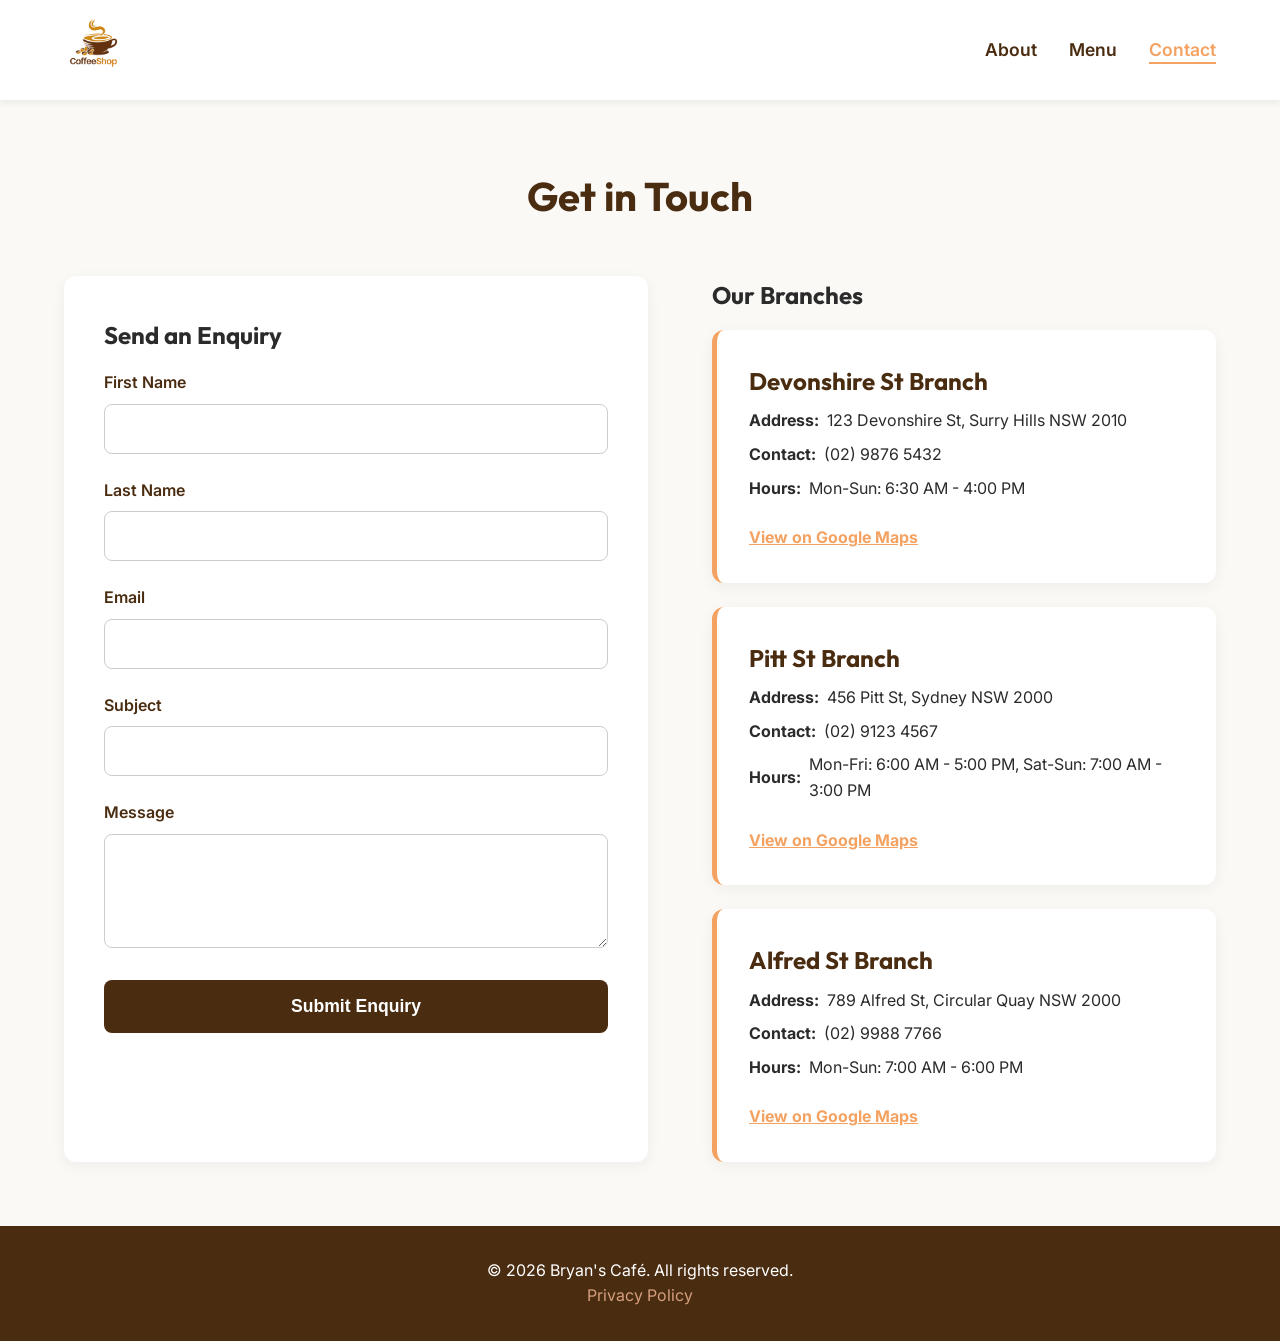
==== contact.html @ 0ee73924 "feat: implement dynamic menu and contact pages with XML-driven content rendering" ====
<!DOCTYPE html>
<html lang="en">
<head>
    <meta charset="UTF-8">
    <meta name="viewport" content="width=device-width, initial-scale=1.0">
    <title>Contact Us | Bryan's Café</title>
    <meta name="description" content="Get in touch with Bryan's Café or find one of our branch locations.">
    <link rel="stylesheet" href="css/style.css">
</head>
<body>

    <header>
        <div class="logo">
            <a href="index.html">
                <img src="Images/coffee%20Logo.jpg" alt="Bryan's Café Logo">
            </a>
        </div>
        <nav>
            <ul>
                <li><a href="index.html">About</a></li>
                <li><a href="menu.html">Menu</a></li>
                <li><a href="contact.html" class="active">Contact</a></li>
            </ul>
        </nav>
    </header>

    <main>
        <section>
            <h1 class="section-title">Get in Touch</h1>
            <div class="contact-container">
                
                <!-- Enquiry Form Section -->
                <div class="enquiry-form">
                    <h2>Send an Enquiry</h2>
                    <div id="notification" class="notification">Your message has been sent successfully!</div>
                    <form id="contactForm">
                        <div class="form-group">
                            <label for="firstName">First Name</label>
                            <input type="text" id="firstName" name="firstName" required>
                        </div>
                        <div class="form-group">
                            <label for="lastName">Last Name</label>
                            <input type="text" id="lastName" name="lastName" required>
                        </div>
                        <div class="form-group">
                            <label for="email">Email</label>
                            <input type="email" id="email" name="email" required>
                        </div>
                        <div class="form-group">
                            <label for="subject">Subject</label>
                            <input type="text" id="subject" name="subject" required>
                        </div>
                        <div class="form-group">
                            <label for="message">Message</label>
                            <textarea id="message" name="message" rows="5" required></textarea>
                        </div>
                        <button type="submit">Submit Enquiry</button>
                    </form>
                </div>

                <!-- Branches Section -->
                <div class="branch-locations">
                    <h2>Our Branches</h2>
                    <div id="branches-container">
                        <!-- Branch cards will be injected here dynamically -->
                    </div>
                </div>

            </div>
        </section>
    </main>

    <footer>
        <p>&copy; <span id="current-year"></span> Bryan's Café. All rights reserved.</p>
        <p><a href="privacy.html" target="_blank">Privacy Policy</a></p>
    </footer>

    <script src="js/main.js"></script>
    <script src="js/contact.js"></script>
</body>
</html>
---- css/style.css ----
@import url('https://fonts.googleapis.com/css2?family=Inter:wght@400;600&family=Outfit:wght@400;700&display=swap');

:root {
  --primary-color: #4a2c11; /* Deep coffee */
  --secondary-color: #d69f7e; /* Latte */
  --accent-color: #f4a261; /* Orange accent */
  --bg-color: #faf9f6; /* Off white */
  --text-color: #2b2b2b;
  --light-text: #ffffff;
  --font-main: 'Inter', system-ui, sans-serif;
  --font-heading: 'Outfit', 'Playfair Display', serif;
}

/* Base styles */
* {
  margin: 0;
  padding: 0;
  box-sizing: border-box;
}

body {
  font-family: var(--font-main);
  background-color: var(--bg-color);
  color: var(--text-color);
  line-height: 1.6;
  display: flex;
  flex-direction: column;
  min-height: 100vh;
}

h1, h2, h3, h4, h5, h6 {
  font-family: var(--font-heading);
  margin-bottom: 1rem;
}

a {
  text-decoration: none;
  color: var(--primary-color);
  transition: color 0.3s ease;
}

a:hover {
  color: var(--accent-color);
}

/* Header & Nav */
header {
  background-color: var(--light-text);
  padding: 1rem 5%;
  display: flex;
  justify-content: space-between;
  align-items: center;
  box-shadow: 0 4px 6px rgba(0, 0, 0, 0.05);
  position: sticky;
  top: 0;
  z-index: 1000;
}

.logo img {
  height: 60px;
  width: auto;
  border-radius: 5px;
  object-fit: contain;
}

nav ul {
  list-style: none;
  display: flex;
  gap: 2rem;
}

nav a {
  font-weight: 600;
  font-size: 1.1rem;
  position: relative;
}

nav a.active {
  color: var(--accent-color);
}

nav a::after {
  content: '';
  position: absolute;
  width: 0;
  height: 2px;
  bottom: -4px;
  left: 0;
  background-color: var(--accent-color);
  transition: width 0.3s ease;
}

nav a:hover::after, nav a.active::after {
  width: 100%;
}

/* Main Content Area */
main {
  flex: 1;
}

/* Sections */
section {
  padding: 4rem 5%;
}

.section-title {
  text-align: center;
  font-size: 2.5rem;
  margin-bottom: 3rem;
  color: var(--primary-color);
}

/* Hero Banner */
.hero {
  background: linear-gradient(rgba(74, 44, 17, 0.7), rgba(74, 44, 17, 0.7)), url('https://images.unsplash.com/photo-1509042239860-f550ce710b93?auto=format&fit=crop&q=80&w=2000') center/cover;
  height: 60vh;
  display: flex;
  flex-direction: column;
  justify-content: center;
  align-items: center;
  color: var(--light-text);
  text-align: center;
  padding: 0 5%;
}

.hero h1 {
  font-size: 4rem;
  margin-bottom: 1rem;
  animation: fadeInDown 1s ease-out;
}

.hero p {
  font-size: 1.5rem;
  animation: fadeInUp 1s ease-out 0.5s both;
}

/* Split Content (About/History) */
.split-content {
  display: flex;
  align-items: center;
  gap: 4rem;
  margin-bottom: 4rem;
}

.split-content.reverse {
  flex-direction: row-reverse;
}

.split-content img {
  width: 50%;
  border-radius: 12px;
  box-shadow: 0 10px 20px rgba(0,0,0,0.1);
  object-fit: cover;
  aspect-ratio: 4/3;
}

.split-text {
  width: 50%;
}

.split-text h2 {
  font-size: 2.2rem;
  color: var(--primary-color);
}

/* Menu Tables */
.menu-container {
  max-width: 1000px;
  margin: 0 auto;
}

.menu-section {
  margin-bottom: 4rem;
}

.menu-section h2 {
  color: var(--primary-color);
  border-bottom: 2px solid var(--secondary-color);
  padding-bottom: 0.5rem;
  margin-bottom: 1.5rem;
}

table {
  width: 100%;
  border-collapse: collapse;
  background: var(--light-text);
  border-radius: 12px;
  overflow: hidden;
  box-shadow: 0 4px 15px rgba(0,0,0,0.05);
}

thead {
  background-color: var(--primary-color);
  color: var(--light-text);
}

th, td {
  padding: 1.2rem;
  text-align: left;
}

tbody tr {
  border-bottom: 1px solid #eee;
  transition: background-color 0.3s ease;
}

tbody tr:hover {
  background-color: #fdfbf9;
}

tbody tr:last-child {
  border-bottom: none;
}

.price {
  font-weight: bold;
  color: var(--accent-color);
}

/* Contact Forms & Cards */
.contact-container {
  display: flex;
  gap: 4rem;
  flex-wrap: wrap;
  max-width: 1200px;
  margin: 0 auto;
}

.enquiry-form, .branch-locations {
  flex: 1;
  min-width: 300px;
}

.enquiry-form {
  background: var(--light-text);
  padding: 2.5rem;
  border-radius: 12px;
  box-shadow: 0 4px 15px rgba(0,0,0,0.05);
}

.form-group {
  margin-bottom: 1.5rem;
}

label {
  display: block;
  margin-bottom: 0.5rem;
  font-weight: 600;
  color: var(--primary-color);
}

input, textarea {
  width: 100%;
  padding: 1rem;
  border: 1px solid #ccc;
  border-radius: 8px;
  font-family: inherit;
  transition: border-color 0.3s;
}

input:focus, textarea:focus {
  outline: none;
  border-color: var(--primary-color);
  box-shadow: 0 0 0 3px rgba(214, 159, 126, 0.3);
}

button {
  background-color: var(--primary-color);
  color: var(--light-text);
  border: none;
  padding: 1rem 2rem;
  font-size: 1.1rem;
  border-radius: 8px;
  cursor: pointer;
  transition: background-color 0.3s, transform 0.1s;
  width: 100%;
  font-weight: 600;
}

button:hover {
  background-color: var(--accent-color);
}

button:active {
  transform: scale(0.98);
}

/* Branch Cards */
#branches-container {
  display: flex;
  flex-direction: column;
  gap: 1.5rem;
}

.branch-card {
  background: var(--light-text);
  padding: 2rem;
  border-radius: 12px;
  box-shadow: 0 4px 15px rgba(0,0,0,0.05);
  border-left: 5px solid var(--accent-color);
  transition: transform 0.3s ease;
}

.branch-card:hover {
  transform: translateX(5px);
}

.branch-card h3 {
  color: var(--primary-color);
  margin-bottom: 0.5rem;
  font-size: 1.5rem;
}

.branch-card p {
  margin-bottom: 0.5rem;
  display: flex;
  align-items: center;
  gap: 0.5rem;
}

.branch-card a.maps-link {
  display: inline-block;
  margin-top: 1rem;
  font-weight: bold;
  color: var(--accent-color);
  text-decoration: underline;
}

/* Notification */
.notification {
  display: none;
  background-color: #2e7d32;
  color: white;
  padding: 1rem;
  border-radius: 8px;
  margin-bottom: 1.5rem;
  text-align: center;
  animation: fadeIn 0.5s;
  font-weight: 600;
}

/* Privacy Page */
.privacy-content {
  max-width: 800px;
  margin: 0 auto;
  background: var(--light-text);
  padding: 3rem;
  border-radius: 12px;
  box-shadow: 0 4px 15px rgba(0,0,0,0.05);
}

.privacy-content p {
  margin-bottom: 1rem;
}

/* Footer */
footer {
  background-color: var(--primary-color);
  color: var(--light-text);
  text-align: center;
  padding: 2rem 5%;
  margin-top: auto;
}

footer a {
  color: var(--secondary-color);
}

footer a:hover {
  color: var(--accent-color);
}

/* Animations */
@keyframes fadeInDown {
  from { opacity: 0; transform: translateY(-20px); }
  to { opacity: 1; transform: translateY(0); }
}

@keyframes fadeInUp {
  from { opacity: 0; transform: translateY(20px); }
  to { opacity: 1; transform: translateY(0); }
}

@keyframes fadeIn {
  from { opacity: 0; }
  to { opacity: 1; }
}

/* Responsive */
@media (max-width: 768px) {
  header {
    flex-direction: column;
    gap: 1rem;
  }

  nav ul {
    gap: 1rem;
  }
  
  .split-content, .split-content.reverse {
    flex-direction: column;
  }
  
  .split-content img, .split-text {
    width: 100%;
  }
  
  .contact-container {
    flex-direction: column;
  }
  
  /* Responsive Tables */
  table, thead, tbody, th, td, tr {
    display: block;
  }
  
  thead tr {
    position: absolute;
    top: -9999px;
    left: -9999px;
  }
  
  tr { margin-bottom: 1rem; border: 1px solid #eee; border-radius: 8px; overflow: hidden; }
  
  td {
    border: none;
    border-bottom: 1px solid #eee;
    position: relative;
    padding-left: 50%;
  }
  
  td:before {
    position: absolute;
    top: 1.2rem;
    left: 1.2rem;
    width: 45%;
    padding-right: 10px;
    white-space: nowrap;
    font-weight: bold;
    color: var(--primary-color);
    content: attr(data-label);
  }
}
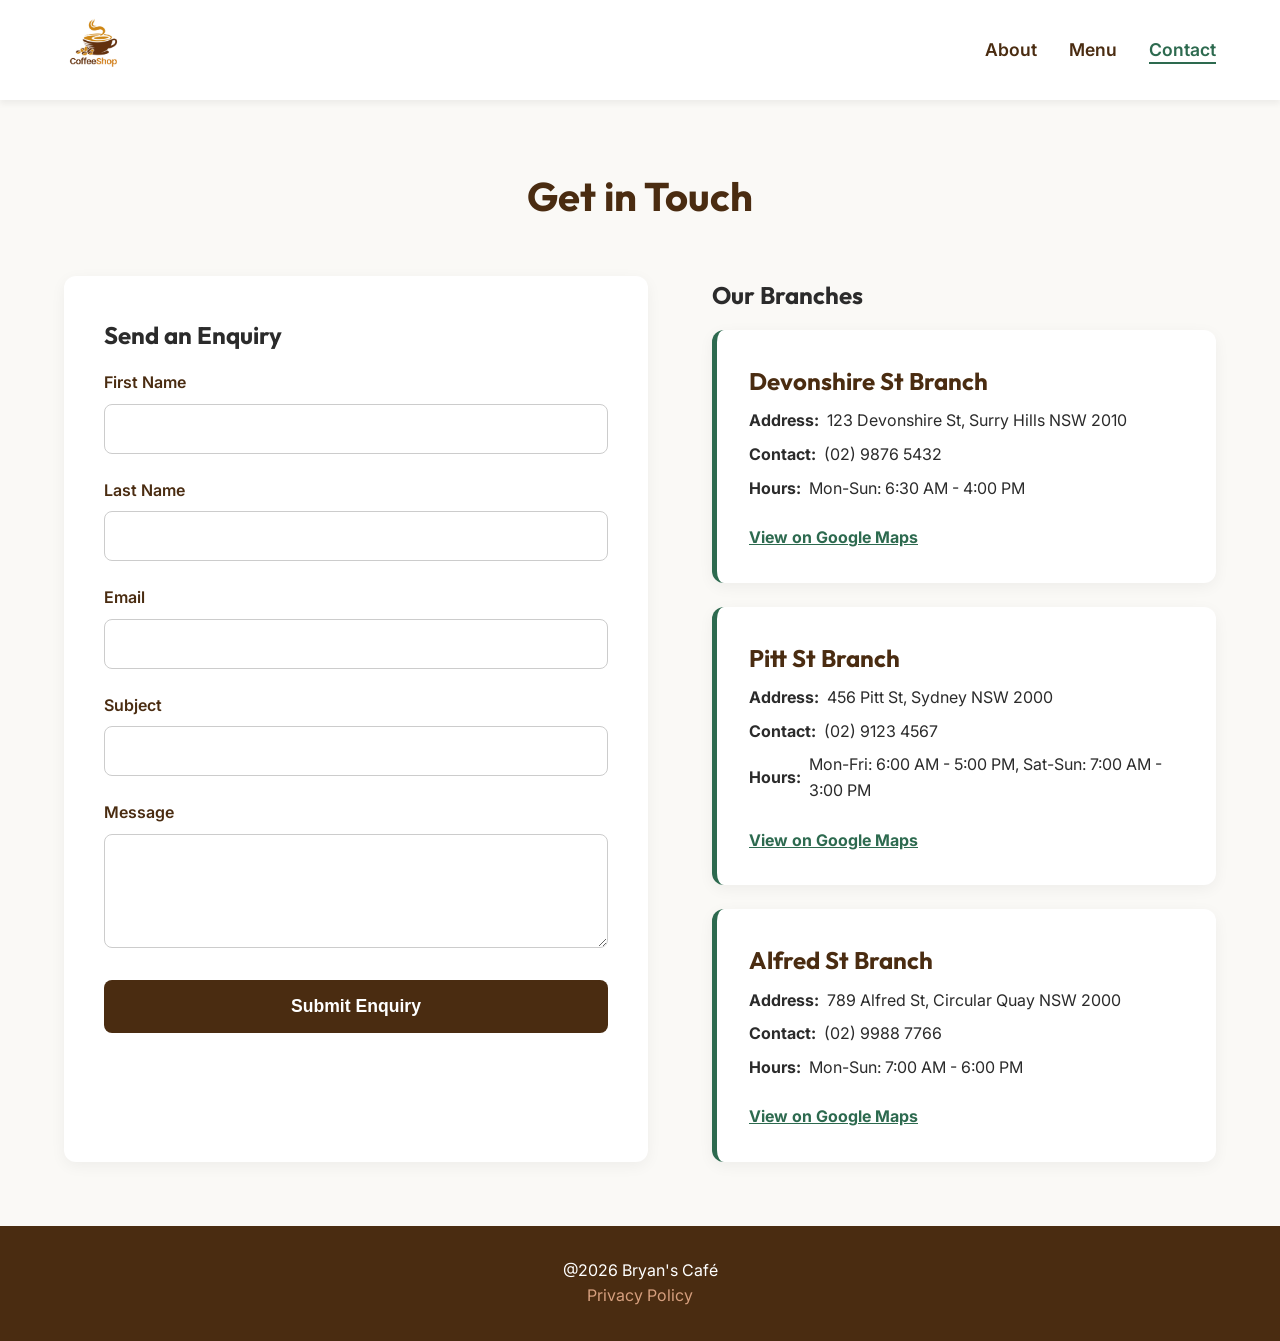
==== commit daf606fe: "refactor: simplify page titles and footer copyright formatting across site and replace PDF generator" ====
--- a/contact.html
+++ b/contact.html
@@ -3,7 +3,7 @@
 <head>
     <meta charset="UTF-8">
     <meta name="viewport" content="width=device-width, initial-scale=1.0">
-    <title>Contact Us | Bryan's Café</title>
+    <title>Contact</title>
     <meta name="description" content="Get in touch with Bryan's Café or find one of our branch locations.">
     <link rel="stylesheet" href="css/style.css">
 </head>
@@ -71,7 +71,7 @@
     </main>
 
     <footer>
-        <p>&copy; <span id="current-year"></span> Bryan's Café. All rights reserved.</p>
+        <p>@<span id="current-year"></span> Bryan's Café</p>
         <p><a href="privacy.html" target="_blank">Privacy Policy</a></p>
     </footer>
 
--- a/css/style.css
+++ b/css/style.css
@@ -3,7 +3,7 @@
 :root {
   --primary-color: #4a2c11; /* Deep coffee */
   --secondary-color: #d69f7e; /* Latte */
-  --accent-color: #f4a261; /* Orange accent */
+  --accent-color: #2d6a4f; /* Forest green accent */
   --bg-color: #faf9f6; /* Off white */
   --text-color: #2b2b2b;
   --light-text: #ffffff;
